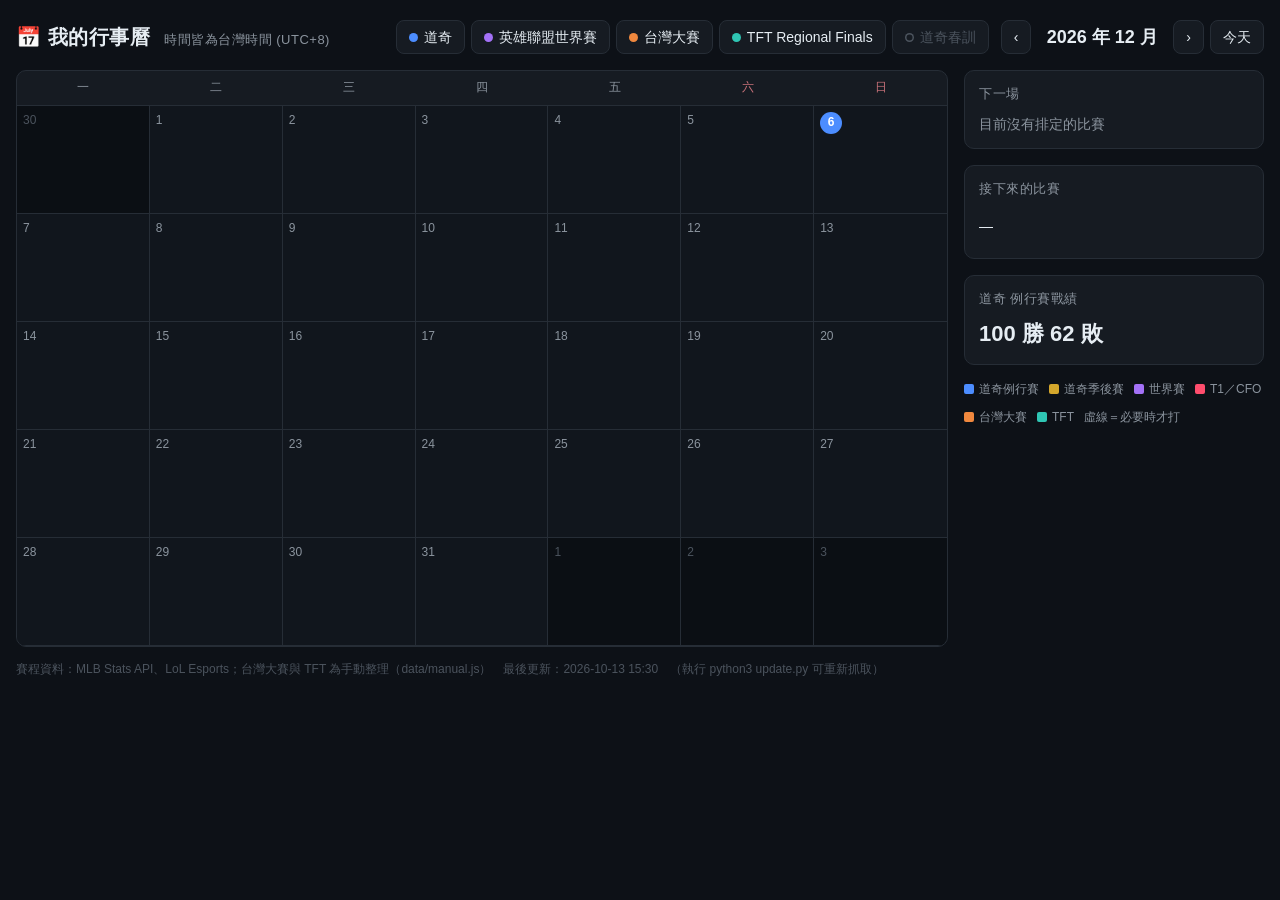
==== calendar/index.html @ 7e361361 "新增行事曆頁面（道奇、英雄聯盟世界賽、台灣大賽、TFT Regional Finals） Co-Authored-By: Claude Opus 5.5 (1M context) <noreply@a" ====
<!DOCTYPE html>
<html lang="zh-Hant">
<head>
<meta charset="UTF-8">
<meta name="viewport" content="width=device-width, initial-scale=1.0">
<link rel="icon" href="data:image/svg+xml,<svg xmlns='http://www.w3.org/2000/svg' viewBox='0 0 100 100'><text y='.9em' font-size='90'>📅</text></svg>">
<title>我的行事曆</title>
<style>
  :root {
    --bg: #0d1117;
    --panel: #161b22;
    --cell: #11161d;
    --cell-out: #0b0f14;
    --line: #262d36;
    --text: #e6edf3;
    --muted: #8b949e;
    --dim: #4b535d;
    --today: #4c8dff;
    --win: #3fb950;
    --loss: #f85149;
    --mlb: #4c8dff;         /* 道奇例行賽 */
    --post: #d4a72c;        /* 道奇季後賽 */
    --spring: #8b949e;      /* 春訓 */
    --lol: #a371f7;         /* 英雄聯盟世界賽 */
    --fav: #ff4d6d;         /* 世界賽：T1、CFO 的比賽 */
    --cpbl: #f0883e;        /* 中華職棒台灣大賽 */
    --tft: #2fc6b4;         /* TFT Regional Finals */
    --radius: 10px;
  }
  * { box-sizing: border-box; }
  html { color-scheme: dark; }
  body {
    margin: 0; background: var(--bg); color: var(--text);
    font: 14px/1.45 -apple-system, BlinkMacSystemFont, "PingFang TC", "Noto Sans TC", "Segoe UI", sans-serif;
  }
  button { font: inherit; color: inherit; }

  .wrap { max-width: 1280px; margin: 0 auto; padding: 20px 16px 40px; }
  header { display: flex; align-items: center; gap: 8px 12px; flex-wrap: wrap; margin-bottom: 16px; }
  h1 { font-size: 20px; margin: 0 auto 0 0; letter-spacing: .5px; }
  h1 small { color: var(--muted); font-weight: 400; font-size: 13px; margin-left: 8px; }

  .filters { display: flex; gap: 6px; flex-wrap: wrap; }
  .nav { display: flex; align-items: center; gap: 6px; }
  .nav button, .chip {
    background: var(--panel); border: 1px solid var(--line); border-radius: 8px;
    padding: 6px 12px; cursor: pointer;
  }
  .nav button:hover, .chip:hover { border-color: var(--dim); }
  .month-label { font-size: 18px; font-weight: 600; min-width: 130px; text-align: center; }
  .chip { display: inline-flex; align-items: center; gap: 6px; }
  .chip i { width: 9px; height: 9px; border-radius: 50%; background: var(--c); }
  .chip[aria-pressed="false"] { color: var(--dim); }
  .chip[aria-pressed="false"] i { background: transparent; box-shadow: inset 0 0 0 1.5px var(--dim); }

  .layout { display: grid; grid-template-columns: minmax(0, 1fr) 300px; gap: 16px; align-items: start; }

  /* 月曆 */
  .cal { background: var(--panel); border: 1px solid var(--line); border-radius: var(--radius); overflow: hidden; }
  .dow, .grid { display: grid; grid-template-columns: repeat(7, minmax(0, 1fr)); }
  .dow div { padding: 8px; text-align: center; color: var(--muted); font-size: 12px; border-bottom: 1px solid var(--line); }
  .dow div:nth-child(n+6) { color: #c9727a; }
  .day {
    min-height: 108px; padding: 6px; background: var(--cell);
    border-right: 1px solid var(--line); border-bottom: 1px solid var(--line);
    display: flex; flex-direction: column; gap: 4px; min-width: 0;
  }
  .day:nth-child(7n) { border-right: 0; }
  .day.out { background: var(--cell-out); }
  .day.out .num { color: var(--dim); }
  .num { font-size: 12px; color: var(--muted); }
  .day.today .num {
    background: var(--today); color: #fff; border-radius: 999px;
    width: 22px; height: 22px; display: grid; place-items: center; font-weight: 600;
  }

  .ev {
    --c: var(--mlb);
    display: block; width: 100%; text-align: left; cursor: pointer;
    border: 0; border-left: 3px solid var(--c); border-radius: 5px;
    background: color-mix(in srgb, var(--c) 13%, transparent);
    padding: 4px 6px; font-size: 12px; line-height: 1.3; overflow: hidden;
  }
  .ev:hover { background: color-mix(in srgb, var(--c) 24%, transparent); }
  .ev.post { --c: var(--post); }
  .ev.spring { --c: var(--spring); }
  .ev.lol { --c: var(--lol); }
  .ev.fav { --c: var(--fav); }
  .ev.cpbl { --c: var(--cpbl); }
  .ev.tft { --c: var(--tft); }
  .ev .t { font-variant-numeric: tabular-nums; color: var(--muted); }
  .ev .ttl { font-weight: 600; white-space: nowrap; overflow: hidden; text-overflow: ellipsis; display: block; }
  .ev .res { font-weight: 700; font-variant-numeric: tabular-nums; }
  .res.W { color: var(--win); } .res.L { color: var(--loss); }
  .ev.cancel { opacity: .5; text-decoration: line-through; }
  .ev.maybe { border-left-style: dashed; }

  /* 側欄 */
  aside { display: flex; flex-direction: column; gap: 16px; }
  .card { background: var(--panel); border: 1px solid var(--line); border-radius: var(--radius); padding: 14px; }
  .card h2 { font-size: 13px; color: var(--muted); font-weight: 500; margin: 0 0 10px; letter-spacing: .5px; }
  .next + .next { border-top: 1px solid var(--line); margin-top: 12px; padding-top: 12px; }
  .next .src { font-size: 12px; color: var(--c); font-weight: 600; }
  .next-ttl { font-size: 18px; font-weight: 700; margin-top: 2px; }
  .next-when { color: var(--muted); margin-top: 2px; }
  .countdown { font-size: 22px; font-weight: 700; color: var(--c); font-variant-numeric: tabular-nums; margin-top: 6px; }
  .tag { display: inline-block; font-size: 11px; padding: 1px 7px; border-radius: 999px; border: 1px solid var(--line); color: var(--muted); margin-top: 6px; }
  .tag.post { color: var(--post); border-color: color-mix(in srgb, var(--post) 50%, transparent); }
  .list { list-style: none; margin: 0; padding: 0; }
  .list li { padding: 7px 0; border-top: 1px solid var(--line); display: flex; gap: 8px; align-items: baseline; cursor: pointer; }
  .list li:first-child { border-top: 0; }
  .list .dot { width: 8px; height: 8px; border-radius: 50%; background: var(--c); flex: none; transform: translateY(-1px); }
  .list .d { color: var(--muted); font-variant-numeric: tabular-nums; min-width: 92px; flex: none; }
  .list .x { min-width: 0; overflow: hidden; text-overflow: ellipsis; white-space: nowrap; }
  .record { font-size: 22px; font-weight: 700; font-variant-numeric: tabular-nums; }
  .legend { display: flex; flex-wrap: wrap; gap: 10px; color: var(--muted); font-size: 12px; }
  .legend i { display: inline-block; width: 10px; height: 10px; border-radius: 2px; margin-right: 5px; vertical-align: -1px; }
  footer { color: var(--dim); font-size: 12px; margin-top: 14px; }

  /* 詳細 */
  dialog {
    background: var(--panel); color: var(--text); border: 1px solid var(--line); border-radius: 14px;
    padding: 20px; width: min(440px, calc(100vw - 32px));
  }
  dialog::backdrop { background: rgba(0,0,0,.6); }
  dialog h3 { margin: 0 0 4px; font-size: 18px; }
  .sub { color: var(--muted); }
  .score { display: grid; grid-template-columns: 1fr auto; gap: 6px 16px; margin: 14px 0; font-size: 16px; }
  .score .s { font-weight: 700; font-variant-numeric: tabular-nums; text-align: right; }
  .score .winner { font-weight: 700; color: var(--win); }
  .score .rg { display: block; font-size: 12px; font-weight: 400; color: var(--muted); }
  dl { display: grid; grid-template-columns: auto 1fr; gap: 6px 14px; margin: 14px 0 0; }
  dt { color: var(--muted); } dd { margin: 0; }
  dialog .close { float: right; background: none; border: 0; color: var(--muted); font-size: 20px; cursor: pointer; line-height: 1; }
  .daylist { display: flex; flex-direction: column; gap: 6px; margin-top: 14px; max-height: 60vh; overflow: auto; }
  .daylist .ev { padding: 8px 10px; font-size: 13px; display: flex; justify-content: space-between; gap: 10px; }

  @media (max-width: 900px) {
    .layout { grid-template-columns: minmax(0, 1fr); }
    .day { min-height: 74px; padding: 4px; }
    .grid .ev { padding: 2px 4px; font-size: 11px; }
    .grid .ev .t { display: none; }
  }
  @media (max-width: 520px) {
    h1 small { display: none; }
    .month-label { min-width: 100px; font-size: 16px; }
    .grid .ev .ttl { font-size: 10px; }
  }
</style>
</head>
<body>
<div class="wrap">
  <header>
    <h1>📅 我的行事曆 <small>時間皆為台灣時間 (UTC+8)</small></h1>
    <div class="filters">
      <button class="chip" data-layer="mlb" style="--c:var(--mlb)"><i></i>道奇</button>
      <button class="chip" data-layer="lol" style="--c:var(--lol)"><i></i>英雄聯盟世界賽</button>
      <button class="chip" data-layer="cpbl" style="--c:var(--cpbl)"><i></i>台灣大賽</button>
      <button class="chip" data-layer="tft" style="--c:var(--tft)"><i></i>TFT Regional Finals</button>
      <button class="chip" data-layer="spring" style="--c:var(--spring)"><i></i>道奇春訓</button>
    </div>
    <div class="nav">
      <button id="prev" aria-label="上個月">‹</button>
      <div class="month-label" id="monthLabel"></div>
      <button id="next" aria-label="下個月">›</button>
      <button id="todayBtn">今天</button>
    </div>
  </header>

  <div class="layout">
    <section class="cal">
      <div class="dow"><div>一</div><div>二</div><div>三</div><div>四</div><div>五</div><div>六</div><div>日</div></div>
      <div class="grid" id="grid"></div>
    </section>

    <aside>
      <div class="card" id="nextCard"></div>
      <div class="card">
        <h2>接下來的比賽</h2>
        <ul class="list" id="upcoming"></ul>
      </div>
      <div class="card" id="recordCard">
        <h2>道奇 例行賽戰績</h2>
        <div class="record" id="record"></div>
      </div>
      <div class="legend">
        <span><i style="background:var(--mlb)"></i>道奇例行賽</span>
        <span><i style="background:var(--post)"></i>道奇季後賽</span>
        <span><i style="background:var(--lol)"></i>世界賽</span>
        <span><i style="background:var(--fav)"></i>T1／CFO</span>
        <span><i style="background:var(--cpbl)"></i>台灣大賽</span>
        <span><i style="background:var(--tft)"></i>TFT</span>
        <span>虛線＝必要時才打</span>
      </div>
    </aside>
  </div>
  <footer id="foot"></footer>
</div>

<dialog id="detail"></dialog>

<script src="data/dodgers.js"></script>
<script src="data/worlds.js"></script>
<script src="data/manual.js"></script>
<script>
// ───────── 共用工具 ─────────
const WEEK = "日一二三四五六";
const pad = n => String(n).padStart(2, "0");
// 台灣固定 UTC+8、無夏令時間 → 直接位移 8 小時後用 UTC getter 取值
const tw = iso => new Date(new Date(iso).getTime() + 8 * 3600e3);
const dayKey = d => `${d.getUTCFullYear()}-${pad(d.getUTCMonth() + 1)}-${pad(d.getUTCDate())}`;
const fmtTime = ev => ev.tbd ? "時間未定" : `${pad(tw(ev.utc).getUTCHours())}:${pad(tw(ev.utc).getUTCMinutes())}`;
const fmtDate = ev => { const d = tw(ev.utc); return `${d.getUTCMonth() + 1}/${d.getUTCDate()}（${WEEK[d.getUTCDay()]}）`; };
const esc = s => String(s ?? "").replace(/[&<>"]/g, c => ({ "&": "&amp;", "<": "&lt;", ">": "&gt;", '"': "&quot;" }[c]));

// ───────── 道奇 ─────────
const DODGERS = "Los Angeles Dodgers";
const MLB_ZH = {
  "Arizona Diamondbacks":"響尾蛇","Atlanta Braves":"勇士","Baltimore Orioles":"金鶯","Boston Red Sox":"紅襪",
  "Chicago Cubs":"小熊","Chicago White Sox":"白襪","Cincinnati Reds":"紅人","Cleveland Guardians":"守護者",
  "Colorado Rockies":"洛磯","Detroit Tigers":"老虎","Houston Astros":"太空人","Kansas City Royals":"皇家",
  "Los Angeles Angels":"天使","Los Angeles Dodgers":"道奇","Miami Marlins":"馬林魚","Milwaukee Brewers":"釀酒人",
  "Minnesota Twins":"雙城","New York Mets":"大都會","New York Yankees":"洋基","Athletics":"運動家",
  "Philadelphia Phillies":"費城人","Pittsburgh Pirates":"海盜","San Diego Padres":"教士","San Francisco Giants":"巨人",
  "Seattle Mariners":"水手","St. Louis Cardinals":"紅雀","Tampa Bay Rays":"光芒","Texas Rangers":"遊騎兵",
  "Toronto Blue Jays":"藍鳥","Washington Nationals":"國民",
};
const SERIES_ZH = {
  "Regular Season":"例行賽","Spring Training":"春訓熱身賽","Wild Card":"外卡系列賽",
  "NL Wild Card":"國聯外卡系列賽","NL Division Series":"國聯分區系列賽",
  "NL Championship Series":"國聯冠軍賽","World Series":"世界大賽",
};
const MLB_STATE = { "Final":"已結束","Completed Early":"提前結束","Scheduled":"尚未開打","Postponed":"延賽","Cancelled":"取消","Pre-Game":"賽前","In Progress":"進行中" };
const mlbZh = n => MLB_ZH[n] || n;

const mlbEvents = (window.DODGERS_GAMES || []).map(g => {
  const homeGame = g.home.name === DODGERS;
  const us = homeGame ? g.home : g.away, them = homeGame ? g.away : g.home;
  const done = ["Final", "Game Over", "Completed Early"].includes(g.state);
  const post = ["F", "D", "L", "W"].includes(g.type);
  const result = done && us.score != null ? (us.score > them.score ? "W" : us.score < them.score ? "L" : "T") : null;
  const series = SERIES_ZH[g.series] || g.series;
  return {
    id: "mlb-" + g.id, raw: g, utc: g.utc, tbd: g.tbd,
    layer: g.type === "S" ? "spring" : "mlb",
    src: "道奇", color: post ? "var(--post)" : g.type === "S" ? "var(--spring)" : "var(--mlb)",
    cls: post ? "post" : g.type === "S" ? "spring" : "",
    // 一律「客隊 vs 主隊」，主隊放後面
    title: `${mlbZh(g.away.name)} vs ${mlbZh(g.home.name)}`,
    tag: `${series}${post && g.seriesGame ? ` G${g.seriesGame}` : ""}${g.ifNec ? "（必要時）" : ""}`,
    tagCls: post ? "post" : "",
    done, result, maybe: g.ifNec && !done, cancel: /Postponed|Cancelled/.test(g.state),
    resultHTML: result ? `<span class="res ${result}">${result} ${us.score}:${them.score}</span>` : null,
    detail() {
      const a = g.away, h = g.home;
      return `<h3>${mlbZh(a.name)} vs ${mlbZh(h.name)}</h3>
        <div class="sub">${series}${post && g.seriesGame ? ` 第 ${g.seriesGame} 戰` : ""}${g.ifNec ? "（必要時才打）" : ""}</div>
        ${done ? `<div class="score">
          <span class="${a.win ? "winner" : ""}">${mlbZh(a.name)}（客）</span><span class="s">${a.score}</span>
          <span class="${h.win ? "winner" : ""}">${mlbZh(h.name)}（主）</span><span class="s">${h.score}</span></div>` : ""}
        <dl><dt>台灣時間</dt><dd>${fmtDate(this)} ${fmtTime(this)}</dd>
          <dt>球場</dt><dd>${esc(g.venue)}</dd>
          <dt>狀態</dt><dd>${MLB_STATE[g.state] || g.state}${result ? `（道奇${{ W: "勝", L: "敗", T: "和" }[result]}）` : ""}</dd></dl>`;
    },
  };
});

// ───────── 英雄聯盟世界賽 ─────────
// 對戰組合還沒出來時，格子裡用簡短的階段名稱
const STAGE_SHORT = { "瑞士制循環賽": "瑞士制", "準決賽": "四強", "八強賽": "八強" };
const FAV_TEAMS = ["T1", "CFO"];
const LOL_STATE = { unstarted: "尚未開打", inProgress: "進行中", completed: "已結束" };
const lolEvents = (window.WORLDS_MATCHES || []).map(m => {
  const [a, b] = m.teams;
  const known = a.code !== "TBD" || b.code !== "TBD";
  const done = m.state === "completed";
  const score = done ? `${a.wins}:${b.wins}` : "";
  const winner = m.teams.find(t => t.outcome === "win");
  const fav = m.teams.some(t => FAV_TEAMS.includes(t.code));
  const region = t => t.league ? `${esc(t.league)} · ${esc(t.region)}` : t.code === "TBD" ? "待定" : "賽區不明";
  return {
    id: "lol-" + m.id, raw: m, utc: m.utc, tbd: false, fav,
    layer: "lol", src: "英雄聯盟世界賽", color: fav ? "var(--fav)" : "var(--lol)", cls: fav ? "lol fav" : "lol",
    title: known ? `${a.code} vs ${b.code}` : `${STAGE_SHORT[m.stage] || m.stage} BO${m.bo}`,
    tag: `${m.stage} · BO${m.bo}`, tagCls: "",
    done, maybe: false, cancel: false,
    resultHTML: done ? `<span class="res">${esc(winner?.code || "")} 勝 ${score}</span>` : null,
    detail() {
      return `<h3>${known ? `${esc(a.name)} vs ${esc(b.name)}` : "對戰組合待定"}</h3>
        <div class="sub">英雄聯盟世界賽 · ${esc(m.stage)} · BO${m.bo}</div>
        <div class="score">${m.teams.map(t => `
          <span class="${t.outcome === "win" ? "winner" : ""}">${esc(t.code === "TBD" ? "待定" : t.name)}<span class="rg">${region(t)}</span></span>
          <span class="s">${done ? t.wins : ""}</span>`).join("")}</div>
        <dl><dt>台灣時間</dt><dd>${fmtDate(this)} ${fmtTime(this)}</dd>
          <dt>狀態</dt><dd>${LOL_STATE[m.state] || m.state}</dd></dl>`;
    },
  };
});

// ───────── 手動維護的賽程（台灣大賽、TFT）─────────
const MANUAL_SRC = { cpbl: "台灣大賽", tft: "TFT 亞太區 Regional Finals" };
// data/manual.js 寫的是台灣時間；只有日期的視為當天 00:00
const twToUtc = s => new Date((s.length === 10 ? s + "T00:00" : s) + ":00+08:00").toISOString();
const manualEvents = (window.MANUAL_EVENTS || []).map(m => {
  const done = Array.isArray(m.score);
  const [as, hs] = m.score || [];
  const winner = done ? (as > hs ? m.away : hs > as ? m.home : null) : null;
  return {
    id: m.id, raw: m, utc: twToUtc(m.tw), tbd: !!m.tbd,
    layer: m.layer, src: MANUAL_SRC[m.layer] || m.layer, color: `var(--${m.layer})`, cls: m.layer,
    title: m.title || `${m.away} vs ${m.home}`,
    tag: `${m.tag}${m.ifNec ? "（必要時）" : ""}`, tagCls: "",
    done, maybe: m.ifNec && !done, cancel: false,
    resultHTML: done ? `<span class="res">${esc(winner || "和")}${winner ? " 勝" : ""} ${as}:${hs}</span>` : null,
    detail() {
      const rows = m.home ? `<div class="score">
          <span class="${winner === m.away ? "winner" : ""}">${esc(m.away)}（客）</span><span class="s">${done ? as : ""}</span>
          <span class="${winner === m.home ? "winner" : ""}">${esc(m.home)}（主）</span><span class="s">${done ? hs : ""}</span></div>` : "";
      return `<h3>${esc(m.home ? `${m.away} vs ${m.home}` : m.tag)}</h3>
        <div class="sub">${esc(m.home ? m.tag : this.src)}${m.ifNec ? "（必要時才打）" : ""}</div>
        ${rows}
        <dl><dt>台灣時間</dt><dd>${fmtDate(this)} ${fmtTime(this)}</dd>
          ${m.venue ? `<dt>地點</dt><dd>${esc(m.venue)}</dd>` : ""}
          ${m.note ? `<dt>賽制</dt><dd>${esc(m.note)}</dd>` : ""}
          ${m.stream ? `<dt>轉播</dt><dd>${esc(m.stream)}</dd>` : ""}
          <dt>狀態</dt><dd>${done ? "已結束" : "尚未開打"}</dd></dl>`;
    },
  };
});

const all = [...mlbEvents, ...lolEvents, ...manualEvents]
  .map(e => ({ ...e, key: dayKey(tw(e.utc)) }))
  .sort((x, y) => x.utc.localeCompare(y.utc));
const byId = Object.fromEntries(all.map(e => [e.id, e]));

// ───────── 圖層開關（記在瀏覽器裡） ─────────
const layers = { mlb: true, lol: true, cpbl: true, tft: true, spring: false };
try { Object.assign(layers, JSON.parse(localStorage.getItem("cal-layers") || "{}")); } catch {}
const visible = () => all.filter(e => layers[e.layer]);

const nowTw = tw(new Date().toISOString());
let viewY = nowTw.getUTCFullYear(), viewM = nowTw.getUTCMonth();

// ───────── 月曆 ─────────
const evClass = e => ["ev", e.cls, e.cancel && "cancel", e.maybe && "maybe"].filter(Boolean).join(" ");
const evHTML = e => `<button class="${evClass(e)}" data-id="${e.id}">
  <span class="ttl">${esc(e.title)}</span>${e.resultHTML || `<span class="t">${fmtTime(e)}</span>`}</button>`;

// 世界賽瑞士制一天七、八場，超過 2 場就收成一格，點開看當天清單
function cellHTML(list, k) {
  const lol = list.filter(e => e.layer === "lol");
  if (lol.length <= 2) return list.map(evHTML).join("");
  const shown = list.filter(e => e.layer !== "lol" || e.fav).map(evHTML).join("");
  const others = lol.filter(e => !e.fav);
  if (!others.length) return shown;
  const done = others.every(e => e.done);
  return shown + `<button class="ev lol" data-day="${k}">
    <span class="ttl">${others.length < lol.length ? "其他" : "世界賽"} ${others.length} 場</span>
    <span class="t">${done ? "已結束" : fmtTime(others[0]) + " 起"}</span></button>`;
}

function renderMonth() {
  document.getElementById("monthLabel").textContent = `${viewY} 年 ${viewM + 1} 月`;
  const byDay = {};
  for (const e of visible()) (byDay[e.key] ||= []).push(e);

  const first = new Date(Date.UTC(viewY, viewM, 1));
  // 週一開頭：週日 (0) 要往回推 6 天
  const start = new Date(first.getTime() - ((first.getUTCDay() + 6) % 7) * 864e5);
  const todayKey = dayKey(nowTw);
  let html = "";
  for (let i = 0; i < 42; i++) {
    const d = new Date(start.getTime() + i * 864e5);
    if (i === 35 && d.getUTCMonth() !== viewM) break;  // 用不到第 6 列就不畫
    const k = dayKey(d);
    const cls = ["day", d.getUTCMonth() !== viewM && "out", k === todayKey && "today"].filter(Boolean).join(" ");
    html += `<div class="${cls}"><div class="num">${d.getUTCDate()}</div>${cellHTML(byDay[k] || [], k)}</div>`;
  }
  document.getElementById("grid").innerHTML = html;
}

// ───────── 側欄 ─────────
const timers = [];
function renderSide() {
  timers.splice(0).forEach(clearInterval);
  const now = Date.now();
  const upcoming = visible().filter(e => !e.done && !e.cancel && new Date(e.utc).getTime() > now - (e.tbd ? 24 : 4) * 3600e3);

  // 每個開啟中的行事曆各列一個「下一場」
  const nexts = ["mlb", "lol", "cpbl", "tft"].filter(l => layers[l])
    .map(l => upcoming.find(e => e.layer === l || (l === "mlb" && e.layer === "spring")))
    .filter(Boolean);
  const card = document.getElementById("nextCard");
  card.innerHTML = `<h2>下一場</h2>` + (nexts.map((e, i) => `
    <div class="next" style="--c:${e.color}" data-id="${e.id}">
      <div class="src">${e.src}</div>
      <div class="next-ttl">${esc(e.title)}</div>
      <div class="next-when">${fmtDate(e)} ${fmtTime(e)}</div>
      <span class="tag ${e.tagCls}">${esc(e.tag)}</span>
      <div class="countdown" id="cd${i}"></div>
    </div>`).join("") || `<div class="next-when">目前沒有排定的比賽</div>`);
  nexts.forEach((e, i) => countdown(e, document.getElementById("cd" + i)));

  document.getElementById("upcoming").innerHTML = upcoming.slice(0, 8).map(e =>
    `<li data-id="${e.id}" style="--c:${e.color}"><span class="dot"></span><span class="d">${fmtDate(e)} ${fmtTime(e)}</span><span class="x">${esc(e.title)}${e.maybe ? " *" : ""}</span></li>`
  ).join("") || `<li>—</li>`;

  const reg = mlbEvents.filter(e => e.raw.type === "R");
  const w = reg.filter(e => e.result === "W").length, l = reg.filter(e => e.result === "L").length;
  document.getElementById("record").textContent = `${w} 勝 ${l} 敗`;
  document.getElementById("recordCard").hidden = !layers.mlb;
  document.getElementById("foot").textContent =
    `賽程資料：MLB Stats API、LoL Esports；台灣大賽與 TFT 為手動整理（data/manual.js）　最後更新：${window.UPDATED || "—"}　（執行 python3 update.py 可重新抓取）`;
}

function countdown(e, el) {
  const run = () => {
    const ms = new Date(e.utc).getTime() - Date.now();
    // 只知道日期的賽事倒數到「還有幾天」就好
    if (e.tbd) { el.textContent = ms > 0 ? `還有 ${Math.ceil(ms / 864e5)} 天` : "今天"; return; }
    if (ms <= 0) { el.textContent = "比賽進行中"; return; }
    const d = Math.floor(ms / 864e5), h = Math.floor(ms / 3600e3) % 24, m = Math.floor(ms / 6e4) % 60, s = Math.floor(ms / 1e3) % 60;
    el.textContent = `${d ? d + " 天 " : ""}${pad(h)}:${pad(m)}:${pad(s)}`;
  };
  run(); timers.push(setInterval(run, 1000));
}

// ───────── 對話框 ─────────
const dlg = document.getElementById("detail");
function show(html) {
  dlg.innerHTML = `<button class="close" aria-label="關閉">×</button>` + html;
  dlg.querySelector(".close").onclick = () => dlg.close();
  if (!dlg.open) dlg.showModal();
}
function openDay(k) {
  const list = visible().filter(e => e.key === k);
  const [, mo, d] = k.split("-").map(Number);
  show(`<h3>${mo}/${d}（${WEEK[new Date(k + "T00:00:00Z").getUTCDay()]}）</h3>
    <div class="sub">共 ${list.length} 場，點一場看詳細</div>
    <div class="daylist">${list.map(e => `<button class="${evClass(e)}" data-id="${e.id}">
      <span class="ttl">${esc(e.title)}</span>${e.resultHTML || `<span class="t">${fmtTime(e)}</span>`}</button>`).join("")}</div>`);
}

document.addEventListener("click", e => {
  const t = e.target.closest("[data-id],[data-day]");
  if (t?.dataset.id) { const ev = byId[t.dataset.id]; if (ev) show(ev.detail()); }
  else if (t?.dataset.day) openDay(t.dataset.day);
  if (e.target === dlg) dlg.close();  // 點背景關閉
});

// ───────── 導覽 ─────────
const shift = n => { viewM += n; if (viewM < 0) { viewM = 11; viewY--; } if (viewM > 11) { viewM = 0; viewY++; } renderMonth(); };
document.getElementById("prev").onclick = () => shift(-1);
document.getElementById("next").onclick = () => shift(1);
document.getElementById("todayBtn").onclick = () => { viewY = nowTw.getUTCFullYear(); viewM = nowTw.getUTCMonth(); renderMonth(); };
document.addEventListener("keydown", e => {
  if (dlg.open) return;
  if (e.key === "ArrowLeft") shift(-1);
  if (e.key === "ArrowRight") shift(1);
});
document.querySelectorAll("[data-layer]").forEach(btn => {
  const sync = () => btn.setAttribute("aria-pressed", layers[btn.dataset.layer]);
  sync();
  btn.onclick = () => {
    layers[btn.dataset.layer] = !layers[btn.dataset.layer];
    try { localStorage.setItem("cal-layers", JSON.stringify(layers)); } catch {}
    sync(); renderMonth(); renderSide();
  };
});

renderMonth();
renderSide();
</script>
</body>
</html>
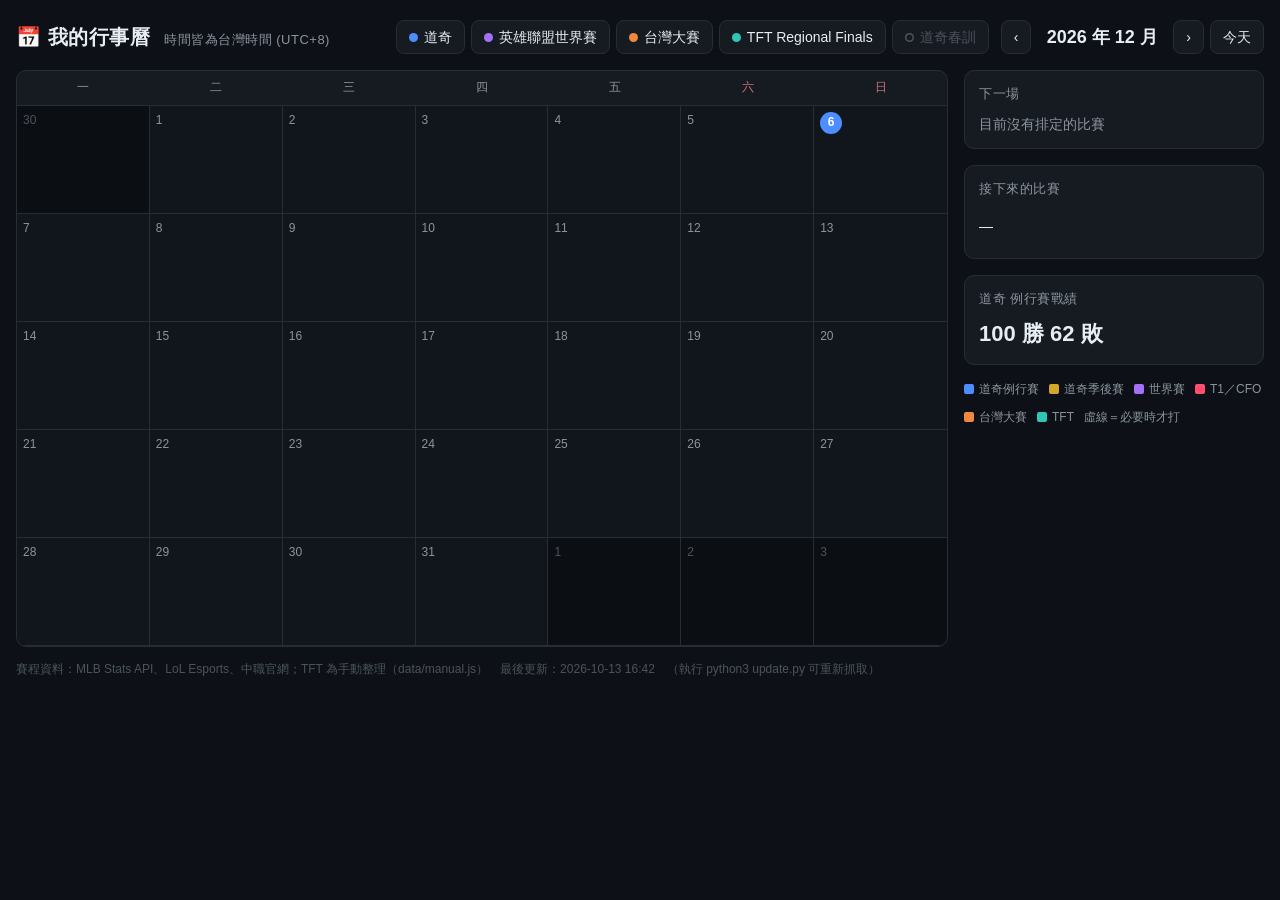
==== commit 2b478979: "行事曆：台灣大賽改從中職官網自動抓取 Co-Authored-By: Claude Opus 5.5 (1M context) <noreply@anthropic.com>" ====
--- a/calendar/index.html
+++ b/calendar/index.html
@@ -201,6 +201,7 @@
 
 <script src="data/dodgers.js"></script>
 <script src="data/worlds.js"></script>
+<script src="data/cpbl.js"></script>
 <script src="data/manual.js"></script>
 <script>
 // ───────── 共用工具 ─────────
@@ -297,11 +298,23 @@
   };
 });
 
-// ───────── 手動維護的賽程（台灣大賽、TFT）─────────
+// ───────── 台灣大賽（update.py 從中職官網抓）→ 轉成和手動賽程相同的格式 ─────────
+const CPBL_STATE = { postponed: "延賽", cancelled: "取消" };
+const cpblAsManual = (window.CPBL_GAMES || []).map(g => ({
+  id: "cpbl-" + g.id, layer: "cpbl", tw: g.tw,
+  away: g.away.name, home: g.home.name,
+  tag: `台灣大賽 G${g.game}`,
+  ifNec: g.game >= 5 && g.state === "scheduled",
+  venue: g.venue,
+  score: g.state === "final" ? [g.away.score, g.home.score] : null,
+  cancel: CPBL_STATE[g.state] || null,
+}));
+
+// ───────── 手動維護的賽程（TFT）與台灣大賽 ─────────
 const MANUAL_SRC = { cpbl: "台灣大賽", tft: "TFT 亞太區 Regional Finals" };
 // data/manual.js 寫的是台灣時間；只有日期的視為當天 00:00
 const twToUtc = s => new Date((s.length === 10 ? s + "T00:00" : s) + ":00+08:00").toISOString();
-const manualEvents = (window.MANUAL_EVENTS || []).map(m => {
+const manualEvents = [...cpblAsManual, ...(window.MANUAL_EVENTS || [])].map(m => {
   const done = Array.isArray(m.score);
   const [as, hs] = m.score || [];
   const winner = done ? (as > hs ? m.away : hs > as ? m.home : null) : null;
@@ -310,7 +323,7 @@
     layer: m.layer, src: MANUAL_SRC[m.layer] || m.layer, color: `var(--${m.layer})`, cls: m.layer,
     title: m.title || `${m.away} vs ${m.home}`,
     tag: `${m.tag}${m.ifNec ? "（必要時）" : ""}`, tagCls: "",
-    done, maybe: m.ifNec && !done, cancel: false,
+    done, maybe: m.ifNec && !done, cancel: !!m.cancel,
     resultHTML: done ? `<span class="res">${esc(winner || "和")}${winner ? " 勝" : ""} ${as}:${hs}</span>` : null,
     detail() {
       const rows = m.home ? `<div class="score">
@@ -323,7 +336,7 @@
           ${m.venue ? `<dt>地點</dt><dd>${esc(m.venue)}</dd>` : ""}
           ${m.note ? `<dt>賽制</dt><dd>${esc(m.note)}</dd>` : ""}
           ${m.stream ? `<dt>轉播</dt><dd>${esc(m.stream)}</dd>` : ""}
-          <dt>狀態</dt><dd>${done ? "已結束" : "尚未開打"}</dd></dl>`;
+          <dt>狀態</dt><dd>${m.cancel || (done ? "已結束" : "尚未開打")}</dd></dl>`;
     },
   };
 });
@@ -410,7 +423,7 @@
   document.getElementById("record").textContent = `${w} 勝 ${l} 敗`;
   document.getElementById("recordCard").hidden = !layers.mlb;
   document.getElementById("foot").textContent =
-    `賽程資料：MLB Stats API、LoL Esports；台灣大賽與 TFT 為手動整理（data/manual.js）　最後更新：${window.UPDATED || "—"}　（執行 python3 update.py 可重新抓取）`;
+    `賽程資料：MLB Stats API、LoL Esports、中職官網；TFT 為手動整理（data/manual.js）　最後更新：${window.UPDATED || "—"}　（執行 python3 update.py 可重新抓取）`;
 }
 
 function countdown(e, el) {
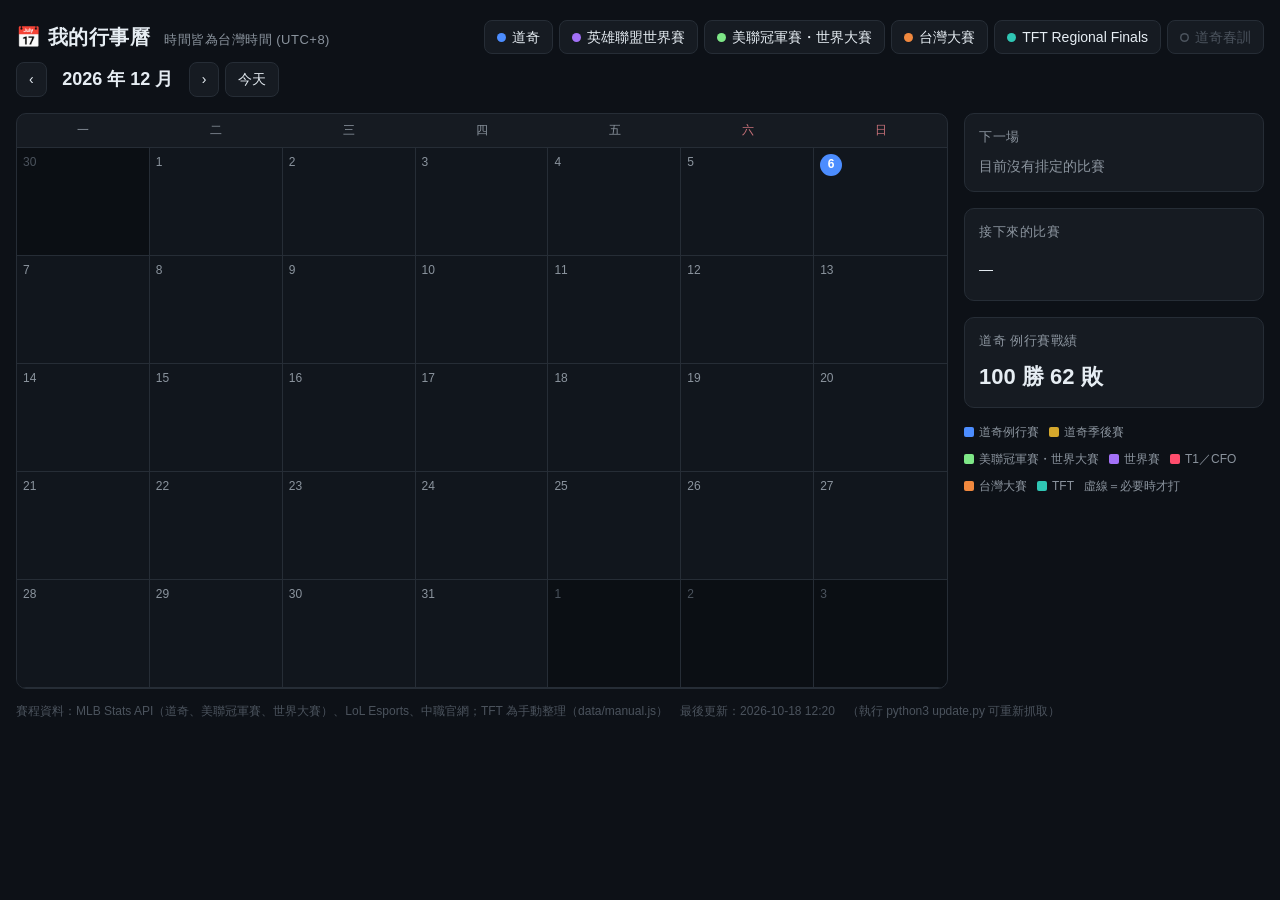
==== commit 0e76052b: "行事曆：加入美聯冠軍賽與世界大賽（道奇以外的場次） Co-Authored-By: Claude Opus 5.5 (1M context) <noreply@anthropic.com>" ====
--- a/calendar/index.html
+++ b/calendar/index.html
@@ -25,6 +25,7 @@
     --fav: #ff4d6d;         /* 世界賽：T1、CFO 的比賽 */
     --cpbl: #f0883e;        /* 中華職棒台灣大賽 */
     --tft: #2fc6b4;         /* TFT Regional Finals */
+    --mlbpost: #7ee787;     /* MLB 其他隊的聯盟冠軍賽、世界大賽 */
     --radius: 10px;
   }
   * { box-sizing: border-box; }
@@ -88,6 +89,7 @@
   .ev.fav { --c: var(--fav); }
   .ev.cpbl { --c: var(--cpbl); }
   .ev.tft { --c: var(--tft); }
+  .ev.mlbpost { --c: var(--mlbpost); }
   .ev .t { font-variant-numeric: tabular-nums; color: var(--muted); }
   .ev .ttl { font-weight: 600; white-space: nowrap; overflow: hidden; text-overflow: ellipsis; display: block; }
   .ev .res { font-weight: 700; font-variant-numeric: tabular-nums; }
@@ -155,6 +157,7 @@
     <div class="filters">
       <button class="chip" data-layer="mlb" style="--c:var(--mlb)"><i></i>道奇</button>
       <button class="chip" data-layer="lol" style="--c:var(--lol)"><i></i>英雄聯盟世界賽</button>
+      <button class="chip" data-layer="mlbpost" style="--c:var(--mlbpost)"><i></i>美聯冠軍賽・世界大賽</button>
       <button class="chip" data-layer="cpbl" style="--c:var(--cpbl)"><i></i>台灣大賽</button>
       <button class="chip" data-layer="tft" style="--c:var(--tft)"><i></i>TFT Regional Finals</button>
       <button class="chip" data-layer="spring" style="--c:var(--spring)"><i></i>道奇春訓</button>
@@ -186,6 +189,7 @@
       <div class="legend">
         <span><i style="background:var(--mlb)"></i>道奇例行賽</span>
         <span><i style="background:var(--post)"></i>道奇季後賽</span>
+        <span><i style="background:var(--mlbpost)"></i>美聯冠軍賽・世界大賽</span>
         <span><i style="background:var(--lol)"></i>世界賽</span>
         <span><i style="background:var(--fav)"></i>T1／CFO</span>
         <span><i style="background:var(--cpbl)"></i>台灣大賽</span>
@@ -200,6 +204,7 @@
 <dialog id="detail"></dialog>
 
 <script src="data/dodgers.js"></script>
+<script src="data/mlbpost.js"></script>
 <script src="data/worlds.js"></script>
 <script src="data/cpbl.js"></script>
 <script src="data/manual.js"></script>
@@ -229,10 +234,20 @@
 const SERIES_ZH = {
   "Regular Season":"例行賽","Spring Training":"春訓熱身賽","Wild Card":"外卡系列賽",
   "NL Wild Card":"國聯外卡系列賽","NL Division Series":"國聯分區系列賽",
-  "NL Championship Series":"國聯冠軍賽","World Series":"世界大賽",
+  "NL Championship Series":"國聯冠軍賽","AL Championship Series":"美聯冠軍賽","World Series":"世界大賽",
 };
 const MLB_STATE = { "Final":"已結束","Completed Early":"提前結束","Scheduled":"尚未開打","Postponed":"延賽","Cancelled":"取消","Pre-Game":"賽前","In Progress":"進行中" };
-const mlbZh = n => MLB_ZH[n] || n;
+// 對手未定時 MLB 用縮寫寫成「TB/CLE」
+const MLB_ABBR = {
+  ARI:"響尾蛇",AZ:"響尾蛇",ATL:"勇士",BAL:"金鶯",BOS:"紅襪",CHC:"小熊",CWS:"白襪",CIN:"紅人",CLE:"守護者",
+  COL:"洛磯",DET:"老虎",HOU:"太空人",KC:"皇家",LAA:"天使",LAD:"道奇",MIA:"馬林魚",MIL:"釀酒人",MIN:"雙城",
+  NYM:"大都會",NYY:"洋基",ATH:"運動家",OAK:"運動家",PHI:"費城人",PIT:"海盜",SD:"教士",SF:"巨人",SEA:"水手",
+  STL:"紅雀",TB:"光芒",TEX:"遊騎兵",TOR:"藍鳥",WSH:"國民",
+};
+const AL = new Set("BAL BOS CWS CLE DET HOU KC LAA MIN NYY ATH OAK SEA TB TEX TOR".split(" "));
+// 格子太窄，對手未定的那邊寫「美聯冠軍」就好，「光芒/守護者」留給詳細資料
+const mlbShort = n => n.includes("/") ? (AL.has(n.split("/")[0]) ? "美聯冠軍" : "國聯冠軍") : mlbZh(n);
+const mlbZh = n => MLB_ZH[n] || (n.includes("/") ? n.split("/").map(a => MLB_ABBR[a] || a).join("/") : n);
 
 const mlbEvents = (window.DODGERS_GAMES || []).map(g => {
   const homeGame = g.home.name === DODGERS;
@@ -266,6 +281,33 @@
   };
 });
 
+// ───────── 美聯冠軍賽、世界大賽（道奇以外的場次） ─────────
+const mlbPostEvents = (window.MLB_POST_GAMES || []).map(g => {
+  const done = ["Final", "Game Over", "Completed Early"].includes(g.state);
+  const a = g.away, h = g.home;
+  const winner = done && a.score != null ? (a.score > h.score ? a : h) : null;
+  const series = SERIES_ZH[g.series] || g.series;
+  const tbdTeams = (a.name + h.name).includes("/");
+  return {
+    id: "mlbpost-" + g.id, raw: g, utc: g.utc, tbd: g.tbd,
+    layer: "mlbpost", src: series, color: "var(--mlbpost)", cls: "mlbpost",
+    title: `${mlbShort(a.name)} vs ${mlbShort(h.name)}`,
+    tag: `${series} G${g.seriesGame}${g.ifNec ? "（必要時）" : ""}`, tagCls: "",
+    done, maybe: g.ifNec && !done, cancel: /Postponed|Cancelled/.test(g.state),
+    resultHTML: winner ? `<span class="res">${mlbZh(winner.name)} 勝 ${a.score}:${h.score}</span>` : null,
+    detail() {
+      return `<h3>${mlbZh(a.name)} vs ${mlbZh(h.name)}</h3>
+        <div class="sub">${series} 第 ${g.seriesGame} 戰${g.ifNec ? "（必要時才打）" : ""}${tbdTeams ? "　·　「/」表示對手還沒確定" : ""}</div>
+        ${done ? `<div class="score">
+          <span class="${a.win ? "winner" : ""}">${mlbZh(a.name)}（客）</span><span class="s">${a.score}</span>
+          <span class="${h.win ? "winner" : ""}">${mlbZh(h.name)}（主）</span><span class="s">${h.score}</span></div>` : ""}
+        <dl><dt>台灣時間</dt><dd>${fmtDate(this)} ${fmtTime(this)}</dd>
+          <dt>球場</dt><dd>${esc(g.venue)}</dd>
+          <dt>狀態</dt><dd>${MLB_STATE[g.state] || g.state}</dd></dl>`;
+    },
+  };
+});
+
 // ───────── 英雄聯盟世界賽 ─────────
 // 對戰組合還沒出來時，格子裡用簡短的階段名稱
 const STAGE_SHORT = { "瑞士制循環賽": "瑞士制", "準決賽": "四強", "八強賽": "八強" };
@@ -341,17 +383,17 @@
   };
 });
 
-const all = [...mlbEvents, ...lolEvents, ...manualEvents]
+const all = [...mlbEvents, ...mlbPostEvents, ...lolEvents, ...manualEvents]
   .map(e => ({ ...e, key: dayKey(tw(e.utc)) }))
   .sort((x, y) => x.utc.localeCompare(y.utc));
 const byId = Object.fromEntries(all.map(e => [e.id, e]));
 
 // ───────── 圖層開關（記在瀏覽器裡） ─────────
-const layers = { mlb: true, lol: true, cpbl: true, tft: true, spring: false };
+const layers = { mlb: true, mlbpost: true, lol: true, cpbl: true, tft: true, spring: false };
 try { Object.assign(layers, JSON.parse(localStorage.getItem("cal-layers") || "{}")); } catch {}
 const visible = () => all.filter(e => layers[e.layer]);
 
-const nowTw = tw(new Date().toISOString());
+let nowTw = tw(new Date().toISOString());
 let viewY = nowTw.getUTCFullYear(), viewM = nowTw.getUTCMonth();
 
 // ───────── 月曆 ─────────
@@ -400,7 +442,7 @@
   const upcoming = visible().filter(e => !e.done && !e.cancel && new Date(e.utc).getTime() > now - (e.tbd ? 24 : 4) * 3600e3);
 
   // 每個開啟中的行事曆各列一個「下一場」
-  const nexts = ["mlb", "lol", "cpbl", "tft"].filter(l => layers[l])
+  const nexts = ["mlb", "mlbpost", "lol", "cpbl", "tft"].filter(l => layers[l])
     .map(l => upcoming.find(e => e.layer === l || (l === "mlb" && e.layer === "spring")))
     .filter(Boolean);
   const card = document.getElementById("nextCard");
@@ -423,7 +465,7 @@
   document.getElementById("record").textContent = `${w} 勝 ${l} 敗`;
   document.getElementById("recordCard").hidden = !layers.mlb;
   document.getElementById("foot").textContent =
-    `賽程資料：MLB Stats API、LoL Esports、中職官網；TFT 為手動整理（data/manual.js）　最後更新：${window.UPDATED || "—"}　（執行 python3 update.py 可重新抓取）`;
+    `賽程資料：MLB Stats API（道奇、美聯冠軍賽、世界大賽）、LoL Esports、中職官網；TFT 為手動整理（data/manual.js）　最後更新：${window.UPDATED || "—"}　（執行 python3 update.py 可重新抓取）`;
 }
 
 function countdown(e, el) {
@@ -483,6 +525,23 @@
 
 renderMonth();
 renderSide();
+
+// 頁面開著跨日時，自動把「今天」標記移到新的一天；側欄也定時重排，打完的比賽會換成下一場
+function tick() {
+  const prev = nowTw;
+  nowTw = tw(new Date().toISOString());
+  if (dayKey(prev) !== dayKey(nowTw)) {
+    // 原本停在「今天」那個月就跟著換月；使用者自己翻到別的月份就不動
+    if (viewY === prev.getUTCFullYear() && viewM === prev.getUTCMonth()) {
+      viewY = nowTw.getUTCFullYear(); viewM = nowTw.getUTCMonth();
+    }
+    renderMonth();
+  }
+  renderSide();
+}
+setInterval(tick, 60e3);
+// 電腦睡眠或分頁在背景時計時器會被暫停，切回來馬上補一次
+document.addEventListener("visibilitychange", () => { if (!document.hidden) tick(); });
 </script>
 </body>
 </html>
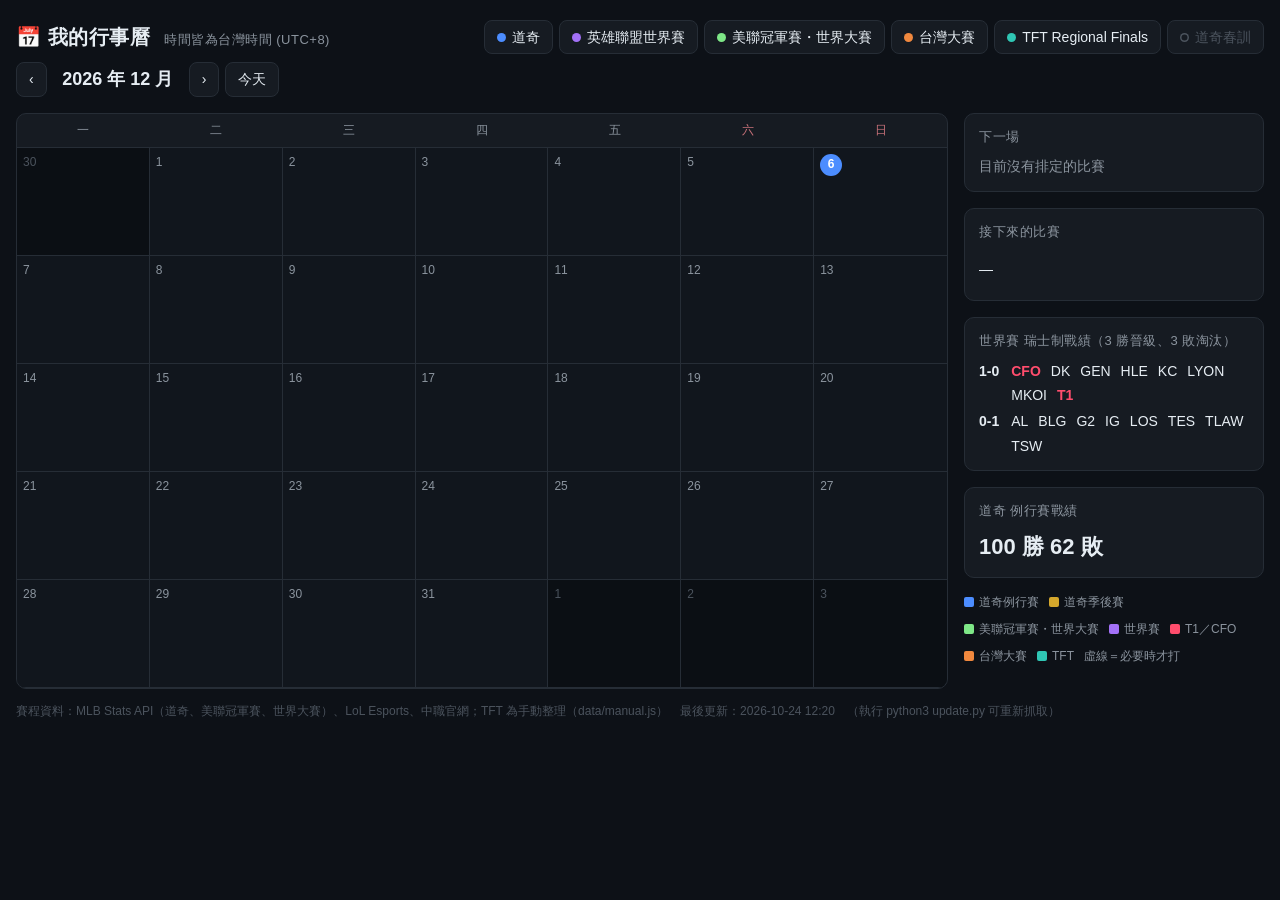
==== commit ea7e53cd: "行事曆：世界賽標上瑞士制戰績（每場的分組與側欄戰績表） Co-Authored-By: Claude Opus 5.5 (1M context) <noreply@anthropic.com>" ====
--- a/calendar/index.html
+++ b/calendar/index.html
@@ -114,6 +114,12 @@
   .list .dot { width: 8px; height: 8px; border-radius: 50%; background: var(--c); flex: none; transform: translateY(-1px); }
   .list .d { color: var(--muted); font-variant-numeric: tabular-nums; min-width: 92px; flex: none; }
   .list .x { min-width: 0; overflow: hidden; text-overflow: ellipsis; white-space: nowrap; }
+  .swiss { display: grid; grid-template-columns: auto 1fr; gap: 6px 12px; align-items: baseline; }
+  .swiss .r { font-weight: 700; font-variant-numeric: tabular-nums; }
+  .swiss .r.up { color: var(--win); } .swiss .r.out { color: var(--dim); }
+  .swiss .ts { display: flex; flex-wrap: wrap; gap: 4px 10px; }
+  .swiss .ts .fav { color: var(--fav); font-weight: 700; }
+  .swiss .ts.out { color: var(--dim); }
   .record { font-size: 22px; font-weight: 700; font-variant-numeric: tabular-nums; }
   .legend { display: flex; flex-wrap: wrap; gap: 10px; color: var(--muted); font-size: 12px; }
   .legend i { display: inline-block; width: 10px; height: 10px; border-radius: 2px; margin-right: 5px; vertical-align: -1px; }
@@ -181,6 +187,10 @@
       <div class="card">
         <h2>接下來的比賽</h2>
         <ul class="list" id="upcoming"></ul>
+      </div>
+      <div class="card" id="swissCard" hidden>
+        <h2>世界賽 瑞士制戰績（3 勝晉級、3 敗淘汰）</h2>
+        <div class="swiss" id="swiss"></div>
       </div>
       <div class="card" id="recordCard">
         <h2>道奇 例行賽戰績</h2>
@@ -313,6 +323,16 @@
 const STAGE_SHORT = { "瑞士制循環賽": "瑞士制", "準決賽": "四強", "八強賽": "八強" };
 const FAV_TEAMS = ["T1", "CFO"];
 const LOL_STATE = { unstarted: "尚未開打", inProgress: "進行中", completed: "已結束" };
+// 瑞士制戰績（大分）：照時間順序累計，每場記下「開打前」雙方的戰績
+const swissRec = {}, swissBefore = {};
+for (const m of (window.WORLDS_MATCHES || []).filter(m => m.stage.includes("瑞士")).sort((x, y) => x.utc.localeCompare(y.utc))) {
+  if (m.teams.some(t => t.code === "TBD")) continue;
+  for (const t of m.teams) swissRec[t.code] ||= { w: 0, l: 0 };
+  swissBefore[m.id] = m.teams.map(t => ({ ...swissRec[t.code] }));
+  if (m.state === "completed") for (const t of m.teams) swissRec[t.code][t.outcome === "win" ? "w" : "l"]++;
+}
+const recStr = r => `${r.w}-${r.l}`;
+
 const lolEvents = (window.WORLDS_MATCHES || []).map(m => {
   const [a, b] = m.teams;
   const known = a.code !== "TBD" || b.code !== "TBD";
@@ -321,18 +341,21 @@
   const winner = m.teams.find(t => t.outcome === "win");
   const fav = m.teams.some(t => FAV_TEAMS.includes(t.code));
   const region = t => t.league ? `${esc(t.league)} · ${esc(t.region)}` : t.code === "TBD" ? "待定" : "賽區不明";
+  // 瑞士制同戰績的隊伍才會碰頭，通常寫成「1-0 組」
+  const before = swissBefore[m.id];
+  const pool = before ? (recStr(before[0]) === recStr(before[1]) ? `${recStr(before[0])} 組` : before.map(recStr).join(" / ")) : "";
   return {
     id: "lol-" + m.id, raw: m, utc: m.utc, tbd: false, fav,
     layer: "lol", src: "英雄聯盟世界賽", color: fav ? "var(--fav)" : "var(--lol)", cls: fav ? "lol fav" : "lol",
     title: known ? `${a.code} vs ${b.code}` : `${STAGE_SHORT[m.stage] || m.stage} BO${m.bo}`,
-    tag: `${m.stage} · BO${m.bo}`, tagCls: "",
+    tag: `${m.stage} · BO${m.bo}${pool ? ` · ${pool}` : ""}`, tagCls: "", pool,
     done, maybe: false, cancel: false,
     resultHTML: done ? `<span class="res">${esc(winner?.code || "")} 勝 ${score}</span>` : null,
     detail() {
       return `<h3>${known ? `${esc(a.name)} vs ${esc(b.name)}` : "對戰組合待定"}</h3>
-        <div class="sub">英雄聯盟世界賽 · ${esc(m.stage)} · BO${m.bo}</div>
+        <div class="sub">英雄聯盟世界賽 · ${esc(m.stage)} · BO${m.bo}${pool ? ` · 開打前 ${pool}` : ""}</div>
         <div class="score">${m.teams.map(t => `
-          <span class="${t.outcome === "win" ? "winner" : ""}">${esc(t.code === "TBD" ? "待定" : t.name)}<span class="rg">${region(t)}</span></span>
+          <span class="${t.outcome === "win" ? "winner" : ""}">${esc(t.code === "TBD" ? "待定" : t.name)}<span class="rg">${region(t)}${swissRec[t.code] && before ? ` · 瑞士制目前 ${recStr(swissRec[t.code])}` : ""}</span></span>
           <span class="s">${done ? t.wins : ""}</span>`).join("")}</div>
         <dl><dt>台灣時間</dt><dd>${fmtDate(this)} ${fmtTime(this)}</dd>
           <dt>狀態</dt><dd>${LOL_STATE[m.state] || m.state}</dd></dl>`;
@@ -399,7 +422,7 @@
 // ───────── 月曆 ─────────
 const evClass = e => ["ev", e.cls, e.cancel && "cancel", e.maybe && "maybe"].filter(Boolean).join(" ");
 const evHTML = e => `<button class="${evClass(e)}" data-id="${e.id}">
-  <span class="ttl">${esc(e.title)}</span>${e.resultHTML || `<span class="t">${fmtTime(e)}</span>`}</button>`;
+  <span class="ttl">${esc(e.title)}</span>${e.resultHTML || `<span class="t">${fmtTime(e)}${e.pool ? ` · ${e.pool}` : ""}</span>`}</button>`;
 
 // 世界賽瑞士制一天七、八場，超過 2 場就收成一格，點開看當天清單
 function cellHTML(list, k) {
@@ -460,6 +483,17 @@
     `<li data-id="${e.id}" style="--c:${e.color}"><span class="dot"></span><span class="d">${fmtDate(e)} ${fmtTime(e)}</span><span class="x">${esc(e.title)}${e.maybe ? " *" : ""}</span></li>`
   ).join("") || `<li>—</li>`;
 
+  // 瑞士制戰績：同戰績的隊伍排一列，晉級／淘汰另外標色
+  const groups = {};
+  for (const [code, r] of Object.entries(swissRec)) (groups[recStr(r)] ||= { r, codes: [] }).codes.push(code);
+  const rows = Object.values(groups).sort((x, y) => (y.r.w - y.r.l) - (x.r.w - x.r.l) || y.r.w - x.r.w);
+  document.getElementById("swiss").innerHTML = rows.map(({ r, codes }) => {
+    const st = r.w >= 3 ? "up" : r.l >= 3 ? "out" : "";
+    return `<span class="r ${st}">${recStr(r)}${st === "up" ? " 晉級" : st === "out" ? " 淘汰" : ""}</span>
+      <span class="ts ${st}">${codes.sort().map(c => `<span class="${FAV_TEAMS.includes(c) ? "fav" : ""}">${esc(c)}</span>`).join("")}</span>`;
+  }).join("");
+  document.getElementById("swissCard").hidden = !layers.lol || !rows.length;
+
   const reg = mlbEvents.filter(e => e.raw.type === "R");
   const w = reg.filter(e => e.result === "W").length, l = reg.filter(e => e.result === "L").length;
   document.getElementById("record").textContent = `${w} 勝 ${l} 敗`;
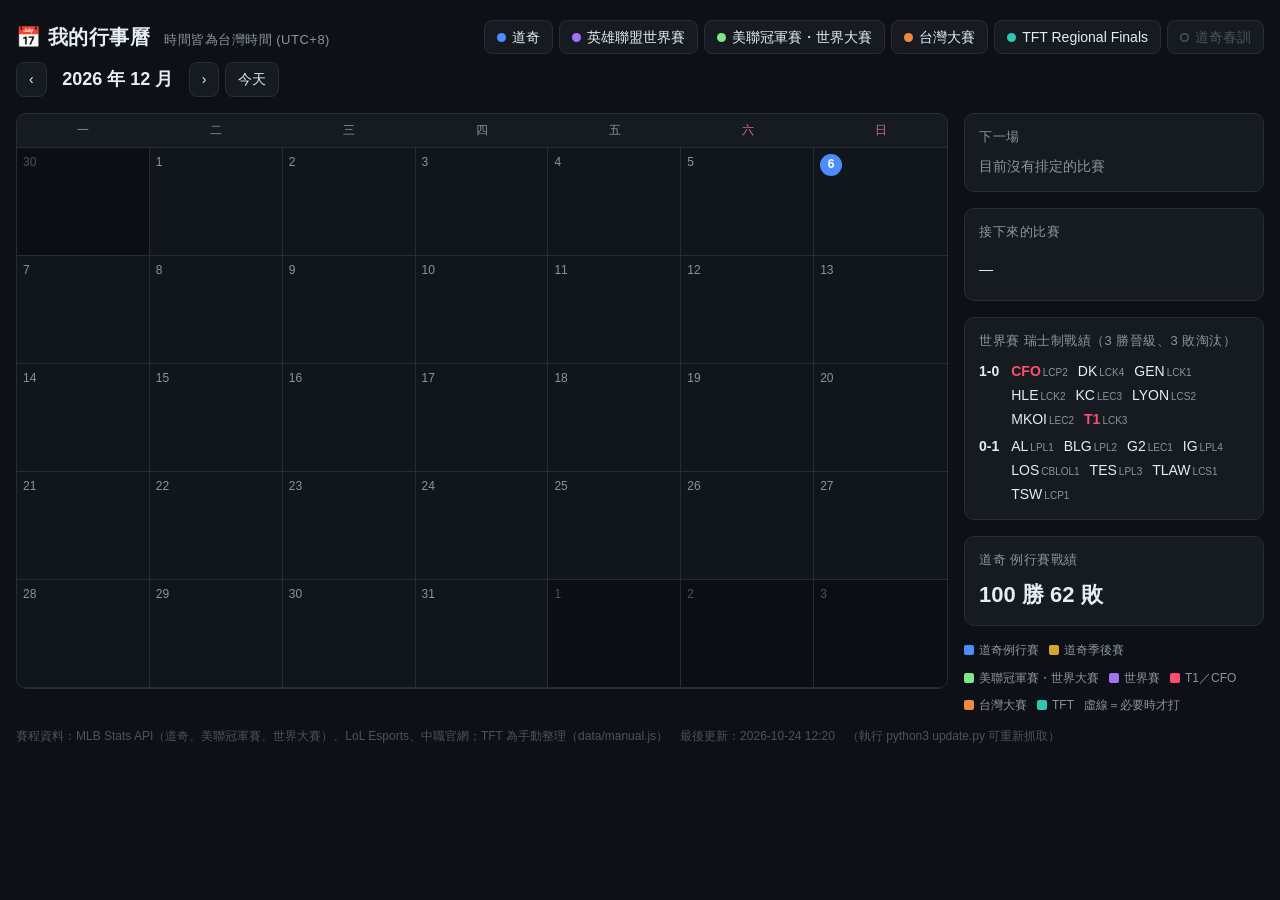
==== commit e362cc3f: "行事曆：世界賽標上各隊的賽區種子 Co-Authored-By: Claude Opus 5.5 (1M context) <noreply@anthropic.com>" ====
--- a/calendar/index.html
+++ b/calendar/index.html
@@ -119,6 +119,7 @@
   .swiss .r.up { color: var(--win); } .swiss .r.out { color: var(--dim); }
   .swiss .ts { display: flex; flex-wrap: wrap; gap: 4px 10px; }
   .swiss .ts .fav { color: var(--fav); font-weight: 700; }
+  .swiss .ts small { font-size: 10px; color: var(--muted); font-weight: 400; margin-left: 2px; }
   .swiss .ts.out { color: var(--dim); }
   .record { font-size: 22px; font-weight: 700; font-variant-numeric: tabular-nums; }
   .legend { display: flex; flex-wrap: wrap; gap: 10px; color: var(--muted); font-size: 12px; }
@@ -332,6 +333,10 @@
   if (m.state === "completed") for (const t of m.teams) swissRec[t.code][t.outcome === "win" ? "w" : "l"]++;
 }
 const recStr = r => `${r.w}-${r.l}`;
+const SEEDS = window.WORLDS_SEEDS || {};
+const seedStr = code => SEEDS[code] ? `${SEEDS[code]} 號種子` : "";
+const LEAGUE_OF = {};
+for (const m of window.WORLDS_MATCHES || []) for (const t of m.teams) if (t.league) LEAGUE_OF[t.code] = t.league;
 
 const lolEvents = (window.WORLDS_MATCHES || []).map(m => {
   const [a, b] = m.teams;
@@ -340,7 +345,7 @@
   const score = done ? `${a.wins}:${b.wins}` : "";
   const winner = m.teams.find(t => t.outcome === "win");
   const fav = m.teams.some(t => FAV_TEAMS.includes(t.code));
-  const region = t => t.league ? `${esc(t.league)} · ${esc(t.region)}` : t.code === "TBD" ? "待定" : "賽區不明";
+  const region = t => t.league ? `${esc(t.league)} ${seedStr(t.code)} · ${esc(t.region)}` : t.code === "TBD" ? "待定" : "賽區不明";
   // 瑞士制同戰績的隊伍才會碰頭，通常寫成「1-0 組」
   const before = swissBefore[m.id];
   const pool = before ? (recStr(before[0]) === recStr(before[1]) ? `${recStr(before[0])} 組` : before.map(recStr).join(" / ")) : "";
@@ -490,7 +495,7 @@
   document.getElementById("swiss").innerHTML = rows.map(({ r, codes }) => {
     const st = r.w >= 3 ? "up" : r.l >= 3 ? "out" : "";
     return `<span class="r ${st}">${recStr(r)}${st === "up" ? " 晉級" : st === "out" ? " 淘汰" : ""}</span>
-      <span class="ts ${st}">${codes.sort().map(c => `<span class="${FAV_TEAMS.includes(c) ? "fav" : ""}">${esc(c)}</span>`).join("")}</span>`;
+      <span class="ts ${st}">${codes.sort().map(c => `<span class="${FAV_TEAMS.includes(c) ? "fav" : ""}">${esc(c)}<small>${esc(LEAGUE_OF[c] || "")}${SEEDS[c] || ""}</small></span>`).join("")}</span>`;
   }).join("");
   document.getElementById("swissCard").hidden = !layers.lol || !rows.length;
 
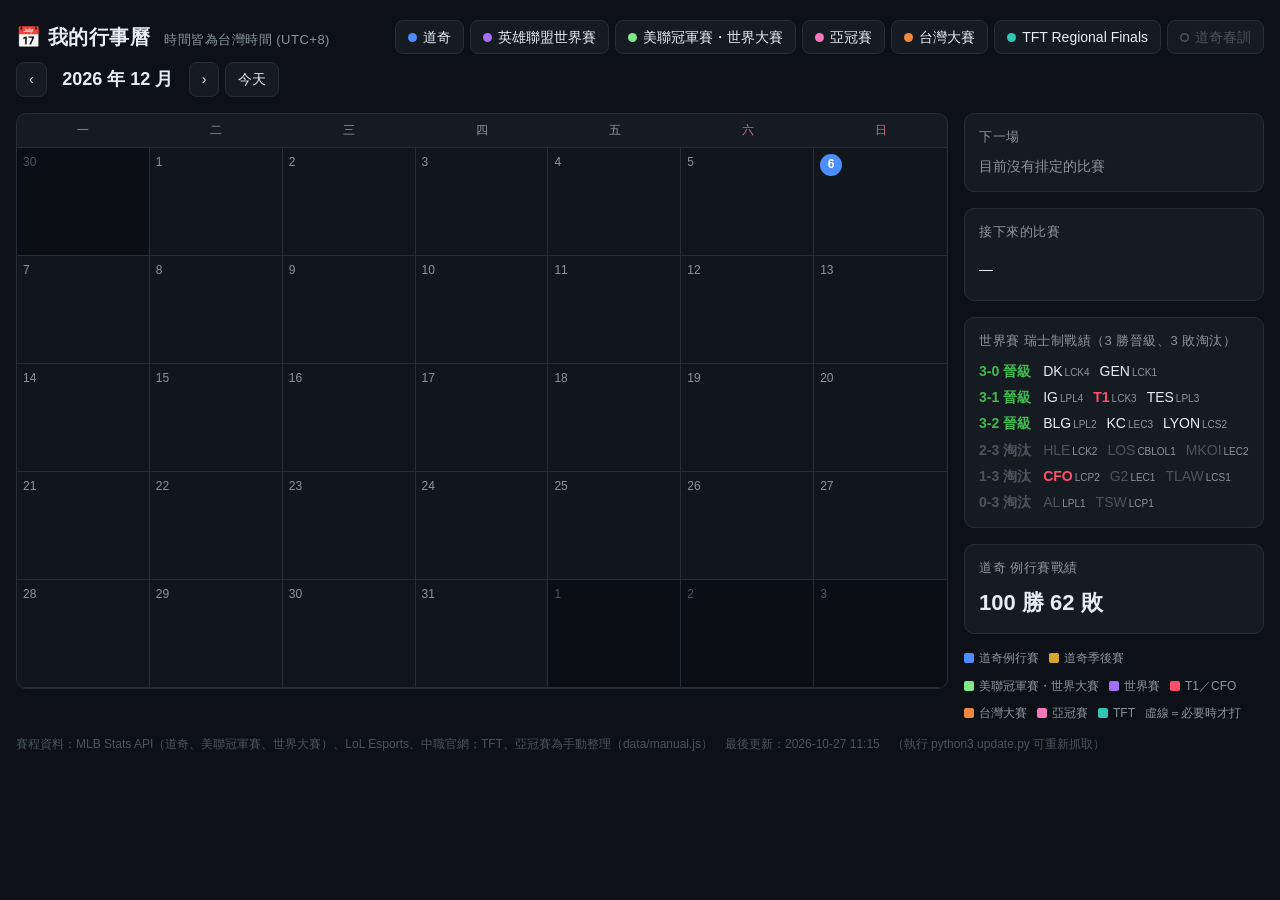
==== commit f236bfad: "行事曆：加入 2026 亞冠賽賽程 Co-Authored-By: Claude Opus 5.5 (1M context) <noreply@anthropic.com>" ====
--- a/calendar/index.html
+++ b/calendar/index.html
@@ -25,6 +25,7 @@
     --fav: #ff4d6d;         /* 世界賽：T1、CFO 的比賽 */
     --cpbl: #f0883e;        /* 中華職棒台灣大賽 */
     --tft: #2fc6b4;         /* TFT Regional Finals */
+    --apbc: #f778ba;        /* 亞冠賽 */
     --mlbpost: #7ee787;     /* MLB 其他隊的聯盟冠軍賽、世界大賽 */
     --radius: 10px;
   }
@@ -90,6 +91,8 @@
   .ev.cpbl { --c: var(--cpbl); }
   .ev.tft { --c: var(--tft); }
   .ev.mlbpost { --c: var(--mlbpost); }
+  .ev.apbc { --c: var(--apbc); }
+  .ev.apbc.tw .ttl::before { content: "🇹🇼 "; }
   .ev .t { font-variant-numeric: tabular-nums; color: var(--muted); }
   .ev .ttl { font-weight: 600; white-space: nowrap; overflow: hidden; text-overflow: ellipsis; display: block; }
   .ev .res { font-weight: 700; font-variant-numeric: tabular-nums; }
@@ -165,6 +168,7 @@
       <button class="chip" data-layer="mlb" style="--c:var(--mlb)"><i></i>道奇</button>
       <button class="chip" data-layer="lol" style="--c:var(--lol)"><i></i>英雄聯盟世界賽</button>
       <button class="chip" data-layer="mlbpost" style="--c:var(--mlbpost)"><i></i>美聯冠軍賽・世界大賽</button>
+      <button class="chip" data-layer="apbc" style="--c:var(--apbc)"><i></i>亞冠賽</button>
       <button class="chip" data-layer="cpbl" style="--c:var(--cpbl)"><i></i>台灣大賽</button>
       <button class="chip" data-layer="tft" style="--c:var(--tft)"><i></i>TFT Regional Finals</button>
       <button class="chip" data-layer="spring" style="--c:var(--spring)"><i></i>道奇春訓</button>
@@ -204,6 +208,7 @@
         <span><i style="background:var(--lol)"></i>世界賽</span>
         <span><i style="background:var(--fav)"></i>T1／CFO</span>
         <span><i style="background:var(--cpbl)"></i>台灣大賽</span>
+        <span><i style="background:var(--apbc)"></i>亞冠賽</span>
         <span><i style="background:var(--tft)"></i>TFT</span>
         <span>虛線＝必要時才打</span>
       </div>
@@ -381,22 +386,25 @@
 }));
 
 // ───────── 手動維護的賽程（TFT）與台灣大賽 ─────────
-const MANUAL_SRC = { cpbl: "台灣大賽", tft: "TFT 亞太區 Regional Finals" };
+const MANUAL_SRC = { cpbl: "台灣大賽", tft: "TFT 亞太區 Regional Finals", apbc: "亞冠賽" };
 // data/manual.js 寫的是台灣時間；只有日期的視為當天 00:00
 const twToUtc = s => new Date((s.length === 10 ? s + "T00:00" : s) + ":00+08:00").toISOString();
 const manualEvents = [...cpblAsManual, ...(window.MANUAL_EVENTS || [])].map(m => {
   const done = Array.isArray(m.score);
   const [as, hs] = m.score || [];
-  const winner = done ? (as > hs ? m.away : hs > as ? m.home : null) : null;
+  // noSide 的場次沒有 away/home，比分照 title 的隊伍順序寫
+  const [ta, tb] = m.noSide ? m.title.split(" vs ") : [m.away, m.home];
+  const winner = done ? (as > hs ? ta : hs > as ? tb : null) : null;
   return {
     id: m.id, raw: m, utc: twToUtc(m.tw), tbd: !!m.tbd,
-    layer: m.layer, src: MANUAL_SRC[m.layer] || m.layer, color: `var(--${m.layer})`, cls: m.layer,
+    layer: m.layer, src: MANUAL_SRC[m.layer] || m.layer, color: `var(--${m.layer})`, cls: m.fav ? `${m.layer} tw` : m.layer,
     title: m.title || `${m.away} vs ${m.home}`,
     tag: `${m.tag}${m.ifNec ? "（必要時）" : ""}`, tagCls: "",
     done, maybe: m.ifNec && !done, cancel: !!m.cancel,
     resultHTML: done ? `<span class="res">${esc(winner || "和")}${winner ? " 勝" : ""} ${as}:${hs}</span>` : null,
     detail() {
-      const rows = m.home ? `<div class="score">
+      // noSide：還不知道誰先攻，就不標客／主
+      const rows = m.noSide && done ? `<div class="score"><span>${esc(m.title)}</span><span class="s">${as}:${hs}</span></div>` : m.home ? `<div class="score">
           <span class="${winner === m.away ? "winner" : ""}">${esc(m.away)}（客）</span><span class="s">${done ? as : ""}</span>
           <span class="${winner === m.home ? "winner" : ""}">${esc(m.home)}（主）</span><span class="s">${done ? hs : ""}</span></div>` : "";
       return `<h3>${esc(m.home ? `${m.away} vs ${m.home}` : m.tag)}</h3>
@@ -417,7 +425,7 @@
 const byId = Object.fromEntries(all.map(e => [e.id, e]));
 
 // ───────── 圖層開關（記在瀏覽器裡） ─────────
-const layers = { mlb: true, mlbpost: true, lol: true, cpbl: true, tft: true, spring: false };
+const layers = { mlb: true, mlbpost: true, apbc: true, lol: true, cpbl: true, tft: true, spring: false };
 try { Object.assign(layers, JSON.parse(localStorage.getItem("cal-layers") || "{}")); } catch {}
 const visible = () => all.filter(e => layers[e.layer]);
 
@@ -470,7 +478,7 @@
   const upcoming = visible().filter(e => !e.done && !e.cancel && new Date(e.utc).getTime() > now - (e.tbd ? 24 : 4) * 3600e3);
 
   // 每個開啟中的行事曆各列一個「下一場」
-  const nexts = ["mlb", "mlbpost", "lol", "cpbl", "tft"].filter(l => layers[l])
+  const nexts = ["mlb", "mlbpost", "apbc", "lol", "cpbl", "tft"].filter(l => layers[l])
     .map(l => upcoming.find(e => e.layer === l || (l === "mlb" && e.layer === "spring")))
     .filter(Boolean);
   const card = document.getElementById("nextCard");
@@ -504,7 +512,7 @@
   document.getElementById("record").textContent = `${w} 勝 ${l} 敗`;
   document.getElementById("recordCard").hidden = !layers.mlb;
   document.getElementById("foot").textContent =
-    `賽程資料：MLB Stats API（道奇、美聯冠軍賽、世界大賽）、LoL Esports、中職官網；TFT 為手動整理（data/manual.js）　最後更新：${window.UPDATED || "—"}　（執行 python3 update.py 可重新抓取）`;
+    `賽程資料：MLB Stats API（道奇、美聯冠軍賽、世界大賽）、LoL Esports、中職官網；TFT、亞冠賽為手動整理（data/manual.js）　最後更新：${window.UPDATED || "—"}　（執行 python3 update.py 可重新抓取）`;
 }
 
 function countdown(e, el) {
